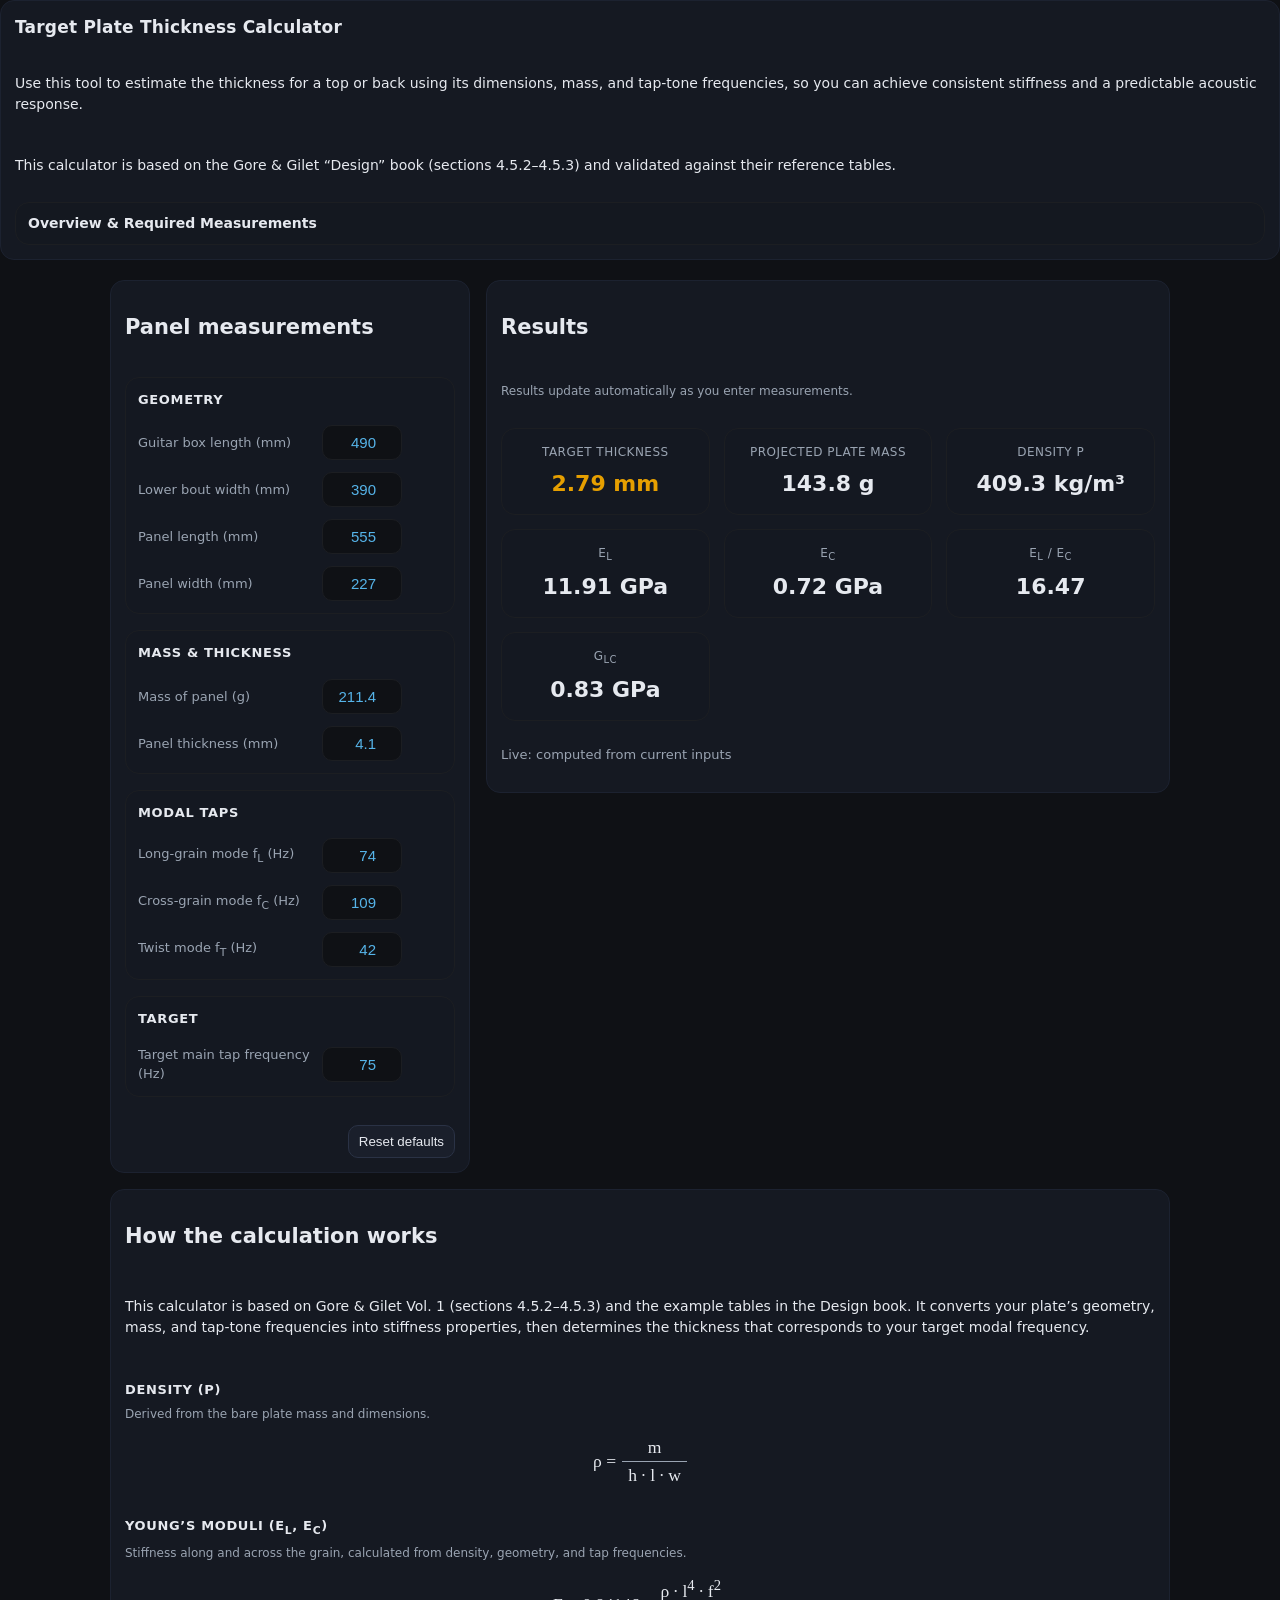
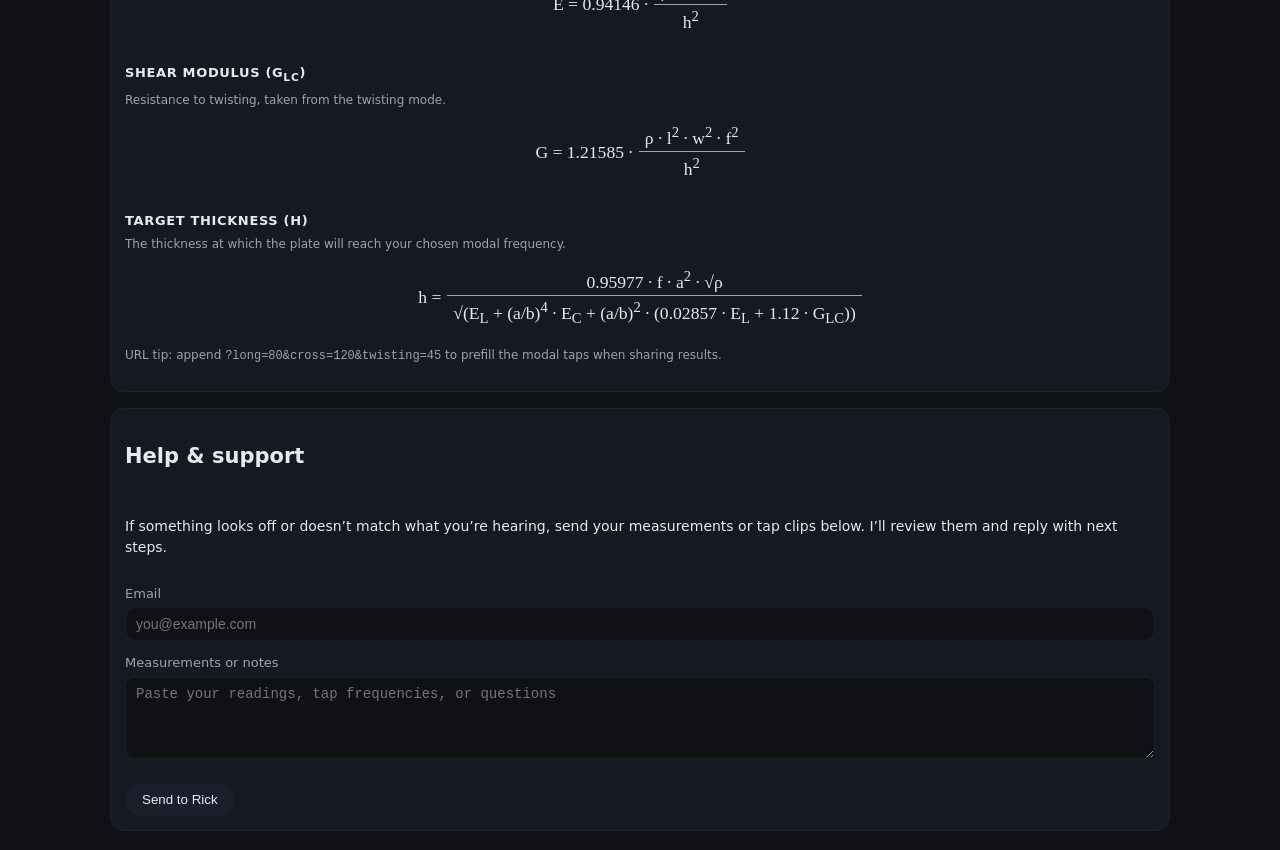
==== tools/plate_thickness/index.html @ 2ebfb768 "Merge pull request #8 from rickmolloy/staging chore(export): sync tools/plate_thickness from ToneLab" ====
<!DOCTYPE html>
<html lang="en">

<head>
  <meta charset="utf-8">
  <meta name="viewport" content="width=device-width, initial-scale=1">
  <title>Plate Thickness Target — ToneLab</title>
  <link rel="stylesheet" href="styles.css">
</head>

<body>
  <header class="card pad tl-card tl-card-info">
    <h1>Target Plate Thickness Calculator</h1>
    <p class="tl-card-desc">
      Use this tool to estimate the thickness for a top or back using its dimensions, mass, and tap-tone frequencies, so
      you can achieve consistent stiffness and a predictable acoustic response.
    </p>
    <p class="tl-card-desc">
      This calculator is based on the Gore &amp; Gilet “Design” book (sections 4.5.2–4.5.3) and validated against their
      reference tables.
    </p>
    <details class="tl-accordion">
      <summary>Overview &amp; Required Measurements</summary>
      <p class="tl-card-desc">
        Thickness isn’t the target, stiffness is. And one of the most straightforward ways to estimate stiffness in a
        guitar plate is by measuring its modal frequencies.
      </p>
      <div class="before-columns">
        <div class="before-card">
          <h3>How to use this tool</h3>
          <ol class="tl-steps">
            <li>Prepare the plate so it is smooth, rectangular, and evenly thicknessed.</li>
            <li>Tap to identify the long grain, cross grain, and twisting modes.</li>
            <li>Enter your measurements into the controls below.</li>
            <li>Review the recommended target thickness.</li>
          </ol>
        </div>
        <div class="before-card">
          <h3>Measurements required</h3>
          <ul class="tl-list">
            <li>Guitar box length & lower-bout width (mm)</li>
            <li>Plate length, width, and thickness (mm)</li>
            <li>Plate mass (g)</li>
            <li>Tap-tone frequencies: long, cross, twist (Hz)</li>
            <li>Target modal frequency for the finished top or back (Hz)</li>
          </ul>
        </div>
      </div>
      <div class="before-card">
        <h3>Accuracy &amp; troubleshooting</h3>
        <p class="tl-card-desc">
          Measure the fundamental of each mode (an FFT helps). Uneven thickness or coarse sanding can shift the tap
          frequencies; planing or scraping gives the most reliable readings. </p>
        <p class="tl-card-desc">
          If the recommended thickness seems unusually thin, re-measure your tap frequencies and compare them to the
          examples in the Gore &amp; Gilet book. They should be in the same ballpark. If they’re not, send your numbers
          using the form below and we’ll take a look.
        </p>
      </div>
    </details>
  </header>

  <main class="tl-layout">

    <section class="card pad tl-card tl-card-controls tl-control-column">
      <h2>Panel measurements</h2>
      <div class="input-block">
        <h3 class="input-block__title">Geometry</h3>
        <form id="plate_form_geometry" class="tl-control-stack">
          <label class="field">
            <span class="field-label">Guitar box length (mm)</span>
            <input type="number" step="1" min="200" data-field="body_length" value="490">
          </label>
          <label class="field">
            <span class="field-label">Lower bout width (mm)</span>
            <input type="number" step="1" min="200" data-field="lower_bout" value="390">
          </label>
          <label class="field">
            <span class="field-label">Panel length (mm)</span>
            <input type="number" step="1" min="200" data-field="panel_length" value="555">
          </label>
          <label class="field">
            <span class="field-label">Panel width (mm)</span>
            <input type="number" step="1" min="200" data-field="panel_width" value="227">
          </label>
        </form>
      </div>
      <div class="input-block">
        <h3 class="input-block__title">Mass &amp; thickness</h3>
        <form class="tl-control-stack">
          <label class="field">
            <span class="field-label">Mass of panel (g)</span>
            <input type="number" step="0.1" min="10" data-field="panel_mass" value="211.4">
          </label>
          <label class="field">
            <span class="field-label">Panel thickness (mm)</span>
            <input type="number" step="0.1" min="1" data-field="panel_height" value="4.1">
          </label>
        </form>
      </div>
      <div class="input-block">
        <h3 class="input-block__title">Modal taps</h3>
        <form class="tl-control-stack">
          <label class="field">
            <span class="field-label">Long-grain mode f<sub>L</sub> (Hz)</span>
            <input type="number" step="0.1" min="10" data-field="long_freq" value="74">
          </label>
          <label class="field">
            <span class="field-label">Cross-grain mode f<sub>C</sub> (Hz)</span>
            <input type="number" step="0.1" min="10" data-field="cross_freq" value="109">
          </label>
          <label class="field">
            <span class="field-label">Twist mode f<sub>T</sub> (Hz)</span>
            <input type="number" step="0.1" min="10" data-field="twist_freq" value="42">
          </label>
        </form>
      </div>
      <div class="input-block">
        <h3 class="input-block__title">Target</h3>
        <form class="tl-control-stack">
          <label class="field">
            <span class="field-label">Target main tap frequency (Hz)</span>
            <input type="number" step="0.1" min="20" data-field="target_freq" value="75">
          </label>
        </form>
      </div>
      <div class="tl-action-row">
        <button id="reset_inputs">Reset defaults</button>
      </div>
    </section>

    <section class="card pad tl-card tl-card-output">
      <h2>Results</h2>
      <p class="small muted">Results update automatically as you enter measurements.</p>
      <div class="results-grid">
        <div class="result-card">
          <div class="label">Target thickness</div>
          <div id="result_thickness" class="value tl-primary-result">—</div>
        </div>
        <div class="result-card">
          <div class="label">Projected plate mass</div>
          <div id="result_mass" class="value">—</div>
        </div>
        <div class="result-card">
          <div class="label">Density ρ</div>
          <div id="result_density" class="value">—</div>
        </div>
        <div class="result-card">
          <div class="label">E<sub>L</sub></div>
          <div id="result_el" class="value">—</div>
        </div>
        <div class="result-card">
          <div class="label">E<sub>C</sub></div>
          <div id="result_ec" class="value">—</div>
        </div>
        <div class="result-card">
          <div class="label">E<sub>L</sub> / E<sub>C</sub></div>
          <div id="result_ratio" class="value">—</div>
        </div>
        <div class="result-card">
          <div class="label">G<sub>LC</sub></div>
          <div id="result_shear" class="value">—</div>
        </div>
      </div>
      <p id="result_status" class="status">Live: computed from current inputs</p>
    </section>



    <section class="card pad tl-card tl-card-info tl-span-2">
      <h2>How the calculation works</h2>
      <p class="tl-card-desc">
        This calculator is based on Gore &amp; Gilet Vol. 1 (sections 4.5.2–4.5.3) and the example tables in the Design
        book. It converts your plate’s geometry, mass, and tap-tone frequencies into stiffness properties, then
        determines the thickness that corresponds to your target modal frequency.
      </p>

      <div class="tl-eq-block">
        <h3>Density (ρ)</h3>
        <p class="small muted">Derived from the bare plate mass and dimensions.</p>
        <div class="tl-equation">ρ =
          <span class="tl-eq-frac"><span class="tl-eq-num">m</span><span class="tl-eq-den">h · l · w</span></span>
        </div>
      </div>

      <div class="tl-eq-block">
        <h3>Young’s moduli (E<sub>L</sub>, E<sub>C</sub>)</h3>
        <p class="small muted">Stiffness along and across the grain, calculated from density, geometry, and tap
          frequencies.</p>
        <div class="tl-equation">
          E = 0.94146 ·
          <span class="tl-eq-frac">
            <span class="tl-eq-num">ρ · l<sup>4</sup> · f<sup>2</sup></span>
            <span class="tl-eq-den">h<sup>2</sup></span>
          </span>
        </div>
      </div>

      <div class="tl-eq-block">
        <h3>Shear modulus (G<sub>LC</sub>)</h3>
        <p class="small muted">Resistance to twisting, taken from the twisting mode.</p>
        <div class="tl-equation">
          G = 1.21585 ·
          <span class="tl-eq-frac">
            <span class="tl-eq-num">ρ · l<sup>2</sup> · w<sup>2</sup> · f<sup>2</sup></span>
            <span class="tl-eq-den">h<sup>2</sup></span>
          </span>
        </div>
      </div>

      <div class="tl-eq-block">
        <h3>Target thickness (h)</h3>
        <p class="small muted">The thickness at which the plate will reach your chosen modal frequency.</p>
        <div class="tl-equation">
          h =
          <span class="tl-eq-frac">
            <span class="tl-eq-num">0.95977 · f · a<sup>2</sup> · √ρ</span>
            <span class="tl-eq-den">√(E<sub>L</sub> + (a/b)<sup>4</sup> · E<sub>C</sub> + (a/b)<sup>2</sup> · (0.02857 ·
              E<sub>L</sub> + 1.12 · G<sub>LC</sub>))</span>
          </span>
        </div>
      </div>

      <p class="small muted">URL tip: append <code>?long=80&amp;cross=120&amp;twisting=45</code> to prefill the modal
        taps when sharing results.</p>
    </section>
    <section class="card pad tl-card tl-card-info tl-span-2">
      <h2>Help &amp; support</h2>
      <p class="tl-card-desc">
        If something looks off or doesn’t match what you’re hearing, send your measurements or tap clips below. I’ll
        review them and reply with next steps.
      </p>
      <form class="tl-help-form">
        <label>
          <span>Email</span>
          <input type="email" placeholder="you@example.com" required>
        </label>
        <label>
          <span>Measurements or notes</span>
          <textarea placeholder="Paste your readings, tap frequencies, or questions" rows="4" required></textarea>
        </label>
        <button type="submit">Send to Rick</button>
      </form>
    </section>
  </main>

  <script src="calculator.js"></script>
  <script src="main.js"></script>
</body>

</html>
---- tools/plate_thickness/styles.css ----
@import url("../common/styles.css");

body {
  background: var(--bg);
  color: var(--ink);
}

main.tl-layout {
  max-width: 1100px;
  margin: 0 auto;
  padding: 20px;
  display: grid;
  gap: 16px;
  grid-template-columns: minmax(280px, 360px) 1fr;
  align-items: start;
}
@media (max-width: 900px) {
  main.tl-layout {
    grid-template-columns: 1fr;
  }
}

.tl-card {
  display: flex;
  flex-direction: column;
  gap: 12px;
}
.tl-card-controls {
  gap: 16px;
  background: var(--panel);
}
.tl-card-output {
  gap: 16px;
}
.tl-span-2 {
  grid-column: span 2;
}
@media (max-width: 900px) {
  .tl-span-2 {
    grid-column: span 1;
  }
}

.badge-warning {
  margin-top: 8px;
  display: inline-flex;
  padding: 6px 12px;
  border-radius: 999px;
  background: color-mix(in srgb, var(--orange) 20%, var(--panel));
  border: 1px solid color-mix(in srgb, var(--orange) 50%, var(--panel));
  color: var(--ink);
  font-size: 13px;
}

.tl-control-stack {
  display: flex;
  flex-direction: column;
  gap: 12px;
}

.tl-action-row {
  display: flex;
  justify-content: flex-end;
}

.tl-control-column {
  background: var(--panel);
}

.input-block {
  border: 1px solid var(--border-soft);
  border-radius: var(--radius);
  padding: 12px;
  background: color-mix(in srgb, var(--panel) 90%, var(--bg));
  display: flex;
  flex-direction: column;
  gap: 10px;
}

.input-block__title {
  margin: 0 0 6px 0;
  font-size: 13px;
  font-weight: 600;
  color: var(--ink);
  text-transform: uppercase;
  letter-spacing: 0.05em;
}

.tl-list {
  margin: 0;
  padding-left: 18px;
  color: var(--muted);
  font-size: 13px;
  line-height: 1.5;
}

.tl-steps {
  margin: 0;
  padding-left: 18px;
  color: var(--muted);
  font-size: 13px;
  line-height: 1.5;
}

.tl-help-form {
  display: flex;
  flex-direction: column;
  gap: 12px;
}
.tl-help-form label {
  display: flex;
  flex-direction: column;
  gap: 4px;
  color: var(--muted);
  font-size: 13px;
}
.tl-help-form input,
.tl-help-form textarea {
  border: 1px solid var(--border-soft);
  border-radius: 10px;
  background: var(--bg);
  color: var(--ink);
  padding: 8px 10px;
  font-size: 14px;
}
.tl-help-form button {
  align-self: flex-start;
  border: 1px solid var(--border-soft);
  border-radius: 999px;
  padding: 8px 16px;
  background: var(--panel-hover);
  color: var(--ink);
  cursor: pointer;
  transition: background 0.2s ease;
}
.tl-help-form button:hover {
  background: var(--orange);
  color: #111;
}

.tl-eq-block {
  margin-top: 16px;
}
.tl-eq-block h3 {
  margin: 0;
  font-size: 13px;
  text-transform: uppercase;
  letter-spacing: 0.05em;
}
.tl-equation {
  font-family: "Cambria", "Georgia", serif;
  font-size: 1.1rem;
  margin-top: 6px;
  display: flex;
  justify-content: center;
  align-items: center;
  gap: 6px;
  flex-wrap: wrap;
}
.tl-eq-frac {
  display: inline-flex;
  flex-direction: column;
  align-items: center;
}
.tl-eq-num,
.tl-eq-den {
  padding: 0 6px;
  text-align: center;
}
.tl-eq-den {
  border-top: 1px solid var(--muted);
  width: 100%;
}

.tl-accordion {
  border: 1px solid var(--border-soft);
  border-radius: var(--radius);
  padding: 10px 12px;
  background: color-mix(in srgb, var(--panel) 85%, var(--bg));
}
.before-columns {
  display: grid;
  grid-template-columns: repeat(auto-fit, minmax(260px, 1fr));
  gap: 12px;
}
.before-card {
  border: 1px solid var(--border-soft);
  border-radius: var(--radius);
  padding: 10px 12px;
  background: color-mix(in srgb, var(--panel) 90%, var(--bg));
  display: flex;
  flex-direction: column;
  gap: 8px;
}
.before-card h3 {
  margin: 0;
  font-size: 13px;
  text-transform: uppercase;
  letter-spacing: 0.05em;
}
.tl-accordion summary {
  cursor: pointer;
  font-weight: 600;
  color: var(--ink);
  list-style: none;
}
.tl-accordion summary::-webkit-details-marker {
  display: none;
}
.tl-accordion[open] {
  border-color: var(--orange);
}
.tl-accordion > *:not(summary) {
  margin-top: 10px;
}

.field {
  display: grid;
  grid-template-columns: 1fr 120px;
  align-items: center;
  gap: 10px;
  font-size: 14px;
  color: var(--muted);
}

.field-label {
  font-size: 13px;
  color: var(--muted);
}

.field input {
  border: 1px solid var(--border-soft);
  border-radius: 10px;
  padding: 8px 10px;
  background: var(--bg);
  color: var(--blue);
  font-size: 15px;
  text-align: right;
  max-width: 80px;
}

.actions {
  margin-top: 4px;
  display: flex;
  justify-content: flex-end;
}

.actions button {
  border: 1px solid var(--border-soft);
  border-radius: 999px;
  padding: 8px 16px;
  background: var(--panel-hover);
  color: var(--ink);
  font-size: 14px;
  cursor: pointer;
}

.actions button:hover {
  background: var(--orange);
  color: #111;
}

.results-grid {
  display: grid;
  grid-template-columns: repeat(auto-fit, minmax(200px, 1fr));
  gap: 14px;
}

.result-card {
  border-radius: var(--radius);
  border: 1px solid var(--border-soft);
  padding: 14px;
  background: color-mix(in srgb, var(--panel) 90%, var(--bg));
  text-align: center;
}

.result-card .label {
  color: var(--muted);
  font-size: 12px;
  letter-spacing: 0.04em;
  text-transform: uppercase;
  margin-bottom: 6px;
}

.result-card .value {
  font-size: 22px;
  font-weight: 600;
}
.tl-primary-result {
  font-size: 28px;
  color: var(--orange);
}

.status {
  color: var(--muted);
  font-size: 13px;
  margin-top: 8px;
}

ol.small {
  margin-left: 18px;
  line-height: 1.5;
}
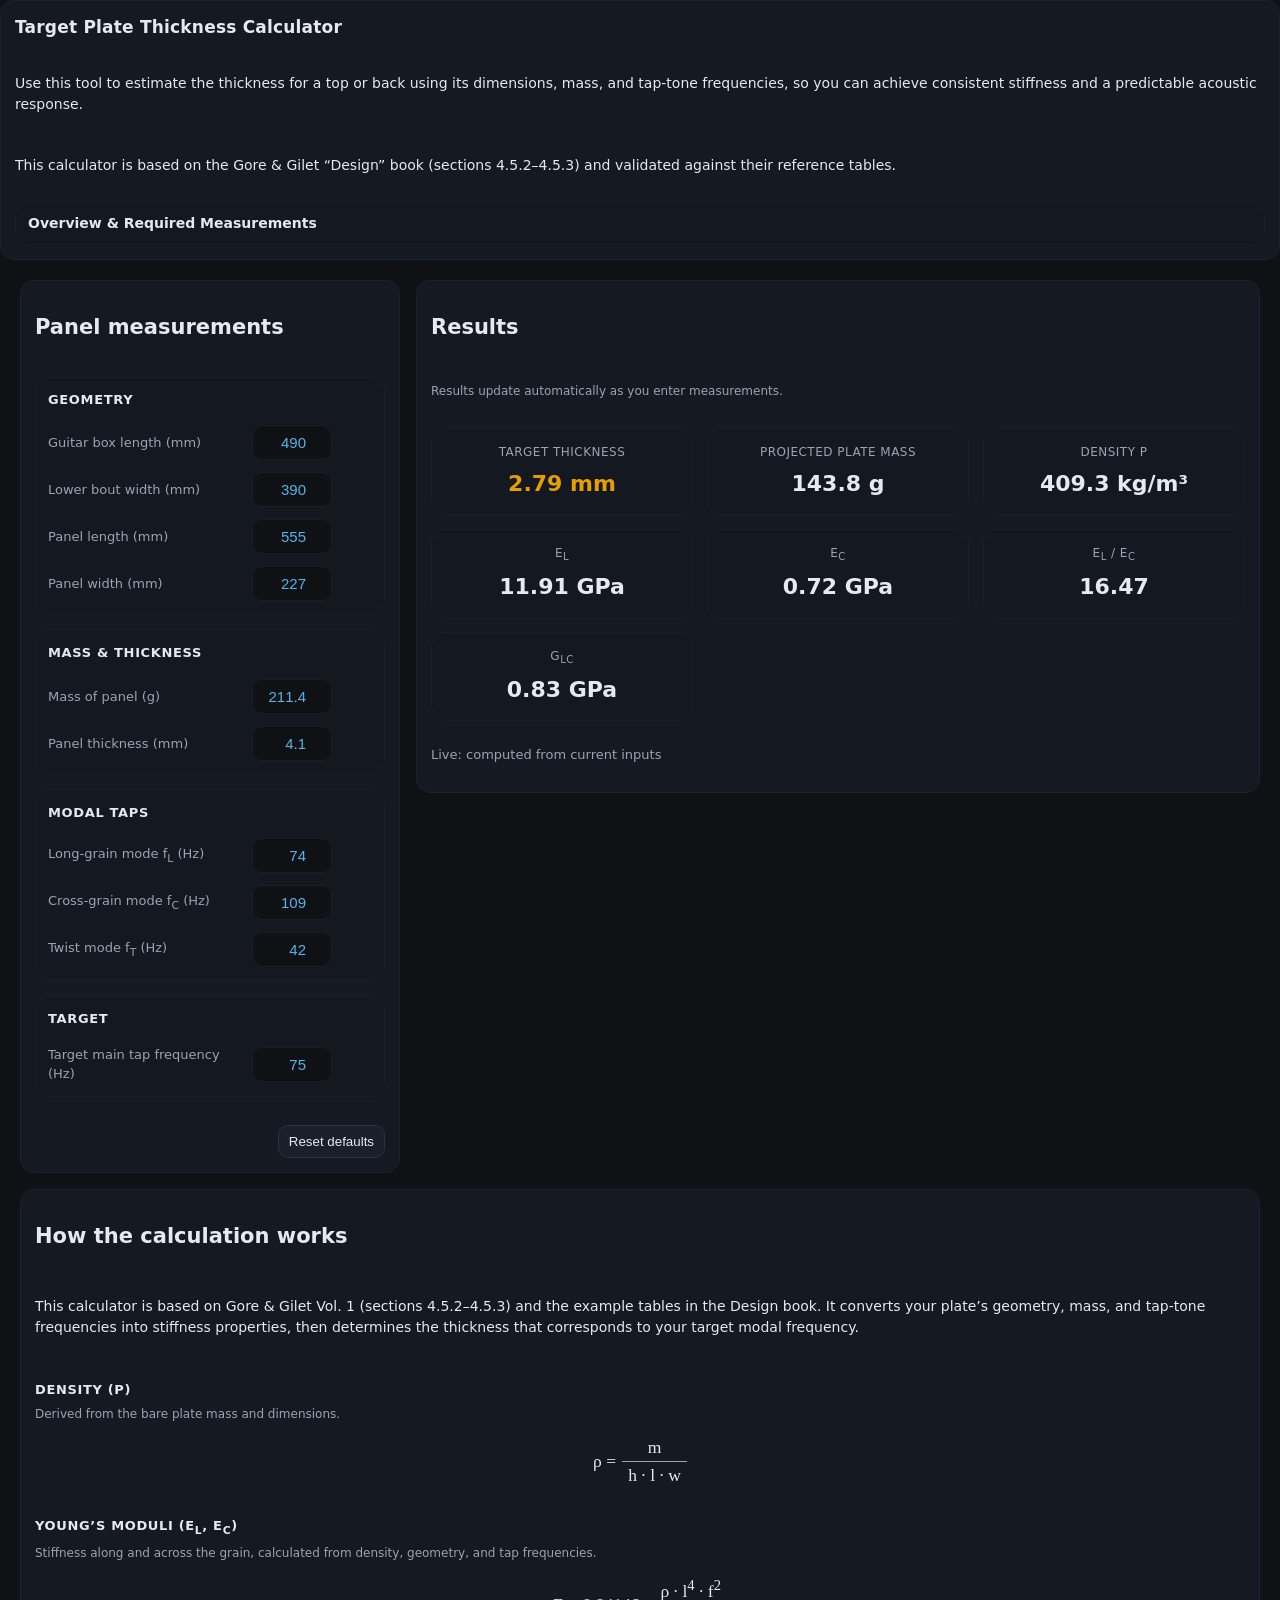
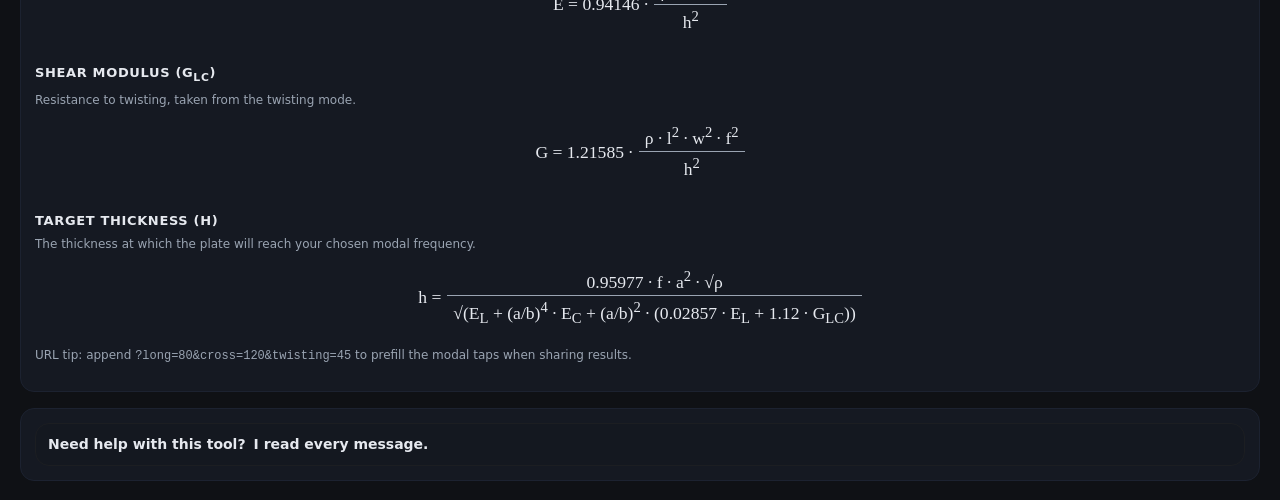
==== commit e95ff082: "Merge pull request #9 from rickmolloy/staging Staging" ====
--- a/tools/plate_thickness/index.html
+++ b/tools/plate_thickness/index.html
@@ -225,22 +225,23 @@
         taps when sharing results.</p>
     </section>
     <section class="card pad tl-card tl-card-info tl-span-2">
-      <h2>Help &amp; support</h2>
-      <p class="tl-card-desc">
-        If something looks off or doesn’t match what you’re hearing, send your measurements or tap clips below. I’ll
-        review them and reply with next steps.
-      </p>
-      <form class="tl-help-form">
-        <label>
-          <span>Email</span>
-          <input type="email" placeholder="you@example.com" required>
-        </label>
-        <label>
-          <span>Measurements or notes</span>
-          <textarea placeholder="Paste your readings, tap frequencies, or questions" rows="4" required></textarea>
-        </label>
-        <button type="submit">Send to Rick</button>
-      </form>
+      <details class="tl-accordion help-accordion">
+        <summary>Need help with this tool? <span class="muted">I read every message.</span></summary>
+        <p class="tl-card-desc">
+          If your results don’t match what you’re expecting, share your measurements and a note. I’ll take a look.
+        </p>
+        <form class="tl-help-form">
+          <label>
+            <span>Email</span>
+            <input type="email" placeholder="you@example.com" required>
+          </label>
+          <label>
+            <span>Measurements or notes</span>
+            <textarea placeholder="Paste your readings, tap frequencies, or questions" rows="4" required></textarea>
+          </label>
+          <button type="submit">Send to Rick</button>
+        </form>
+      </details>
     </section>
   </main>
 
@@ -248,4 +249,4 @@
   <script src="main.js"></script>
 </body>
 
-</html>+</html>
--- a/tools/plate_thickness/styles.css
+++ b/tools/plate_thickness/styles.css
@@ -6,13 +6,14 @@
 }
 
 main.tl-layout {
-  max-width: 1100px;
+  display: grid;
+  grid-template-columns: 380px minmax(0, 1fr);
+  gap: 16px;
+  align-items: start;
+  max-width: 1300px;
   margin: 0 auto;
   padding: 20px;
-  display: grid;
-  gap: 16px;
-  grid-template-columns: minmax(280px, 360px) 1fr;
-  align-items: start;
+  grid-auto-flow: row;
 }
 @media (max-width: 900px) {
   main.tl-layout {
@@ -32,12 +33,23 @@
 .tl-card-output {
   gap: 16px;
 }
+
+.tl-control-column {
+  grid-column: 1;
+  grid-row: 1 / span 3;
+  align-self: start;
+}
+
+.tl-card-output {
+  grid-column: 2;
+}
+
 .tl-span-2 {
-  grid-column: span 2;
+  grid-column: 1 / -1;
 }
 @media (max-width: 900px) {
   .tl-span-2 {
-    grid-column: span 1;
+    grid-column: 1;
   }
 }
 
@@ -214,6 +226,13 @@
   margin-top: 10px;
 }
 
+.help-accordion summary {
+  display: flex;
+  gap: 8px;
+  align-items: baseline;
+  flex-wrap: wrap;
+}
+
 .field {
   display: grid;
   grid-template-columns: 1fr 120px;
